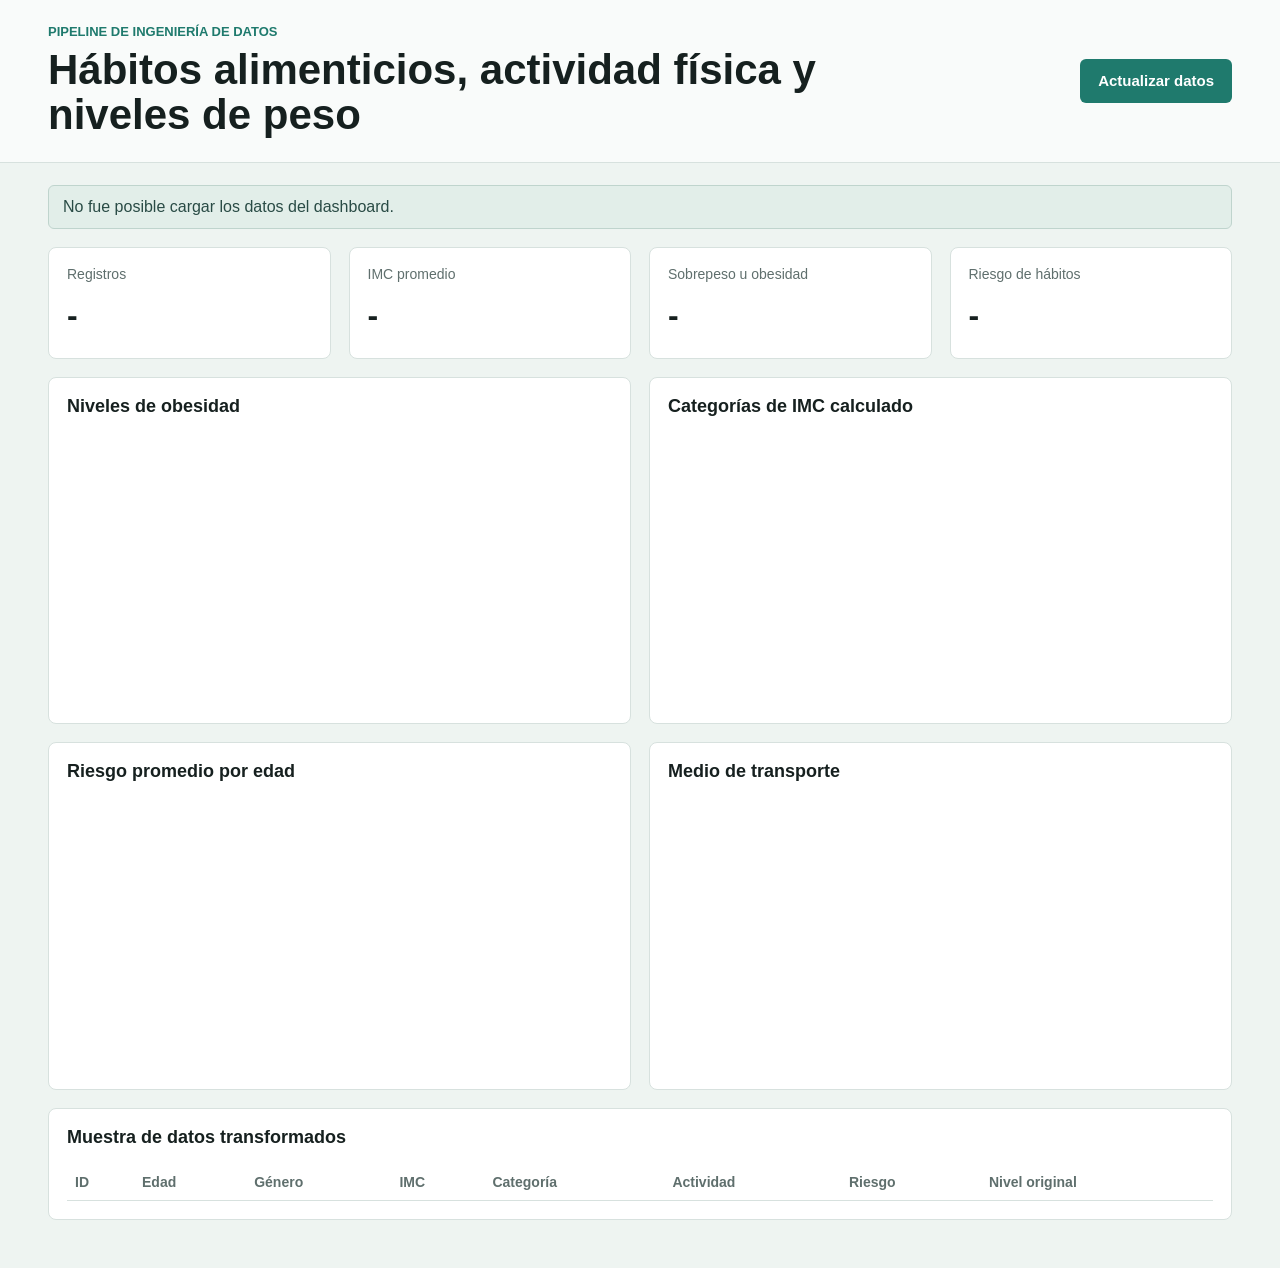
==== dashboard/index.html @ 91499e99 "Add weight loss data pipeline" ====
<!doctype html>
<html lang="es">
  <head>
    <meta charset="utf-8" />
    <meta name="viewport" content="width=device-width, initial-scale=1" />
    <title>Dashboard | Hábitos alimenticios y peso</title>
    <link rel="stylesheet" href="/dashboard/styles.css" />
  </head>
  <body>
    <header class="topbar">
      <div>
        <p class="eyebrow">Pipeline de ingeniería de datos</p>
        <h1>Hábitos alimenticios, actividad física y niveles de peso</h1>
      </div>
      <button id="refreshBtn" type="button" title="Actualizar dataset y dashboard">
        Actualizar datos
      </button>
    </header>

    <main>
      <section class="status" id="statusBox">Cargando datos...</section>

      <section class="kpi-grid" aria-label="Indicadores principales">
        <article class="kpi">
          <span>Registros</span>
          <strong id="kpiRecords">-</strong>
        </article>
        <article class="kpi">
          <span>IMC promedio</span>
          <strong id="kpiBmi">-</strong>
        </article>
        <article class="kpi">
          <span>Sobrepeso u obesidad</span>
          <strong id="kpiOverweight">-</strong>
        </article>
        <article class="kpi">
          <span>Riesgo de hábitos</span>
          <strong id="kpiRisk">-</strong>
        </article>
      </section>

      <section class="chart-grid">
        <article class="panel">
          <h2>Niveles de obesidad</h2>
          <canvas id="obesityChart" width="720" height="360"></canvas>
        </article>
        <article class="panel">
          <h2>Categorías de IMC calculado</h2>
          <canvas id="bmiChart" width="720" height="360"></canvas>
        </article>
        <article class="panel">
          <h2>Riesgo promedio por edad</h2>
          <canvas id="ageRiskChart" width="720" height="360"></canvas>
        </article>
        <article class="panel">
          <h2>Medio de transporte</h2>
          <canvas id="transportChart" width="720" height="360"></canvas>
        </article>
      </section>

      <section class="panel">
        <h2>Muestra de datos transformados</h2>
        <div class="table-wrap">
          <table>
            <thead>
              <tr>
                <th>ID</th>
                <th>Edad</th>
                <th>Género</th>
                <th>IMC</th>
                <th>Categoría</th>
                <th>Actividad</th>
                <th>Riesgo</th>
                <th>Nivel original</th>
              </tr>
            </thead>
            <tbody id="sampleTable"></tbody>
          </table>
        </div>
      </section>
    </main>

    <script src="/dashboard/app.js"></script>
  </body>
</html>
---- dashboard/styles.css ----
:root {
  color-scheme: light;
  --ink: #16201f;
  --muted: #5f6f6d;
  --line: #d7e1de;
  --panel: #ffffff;
  --page: #eef4f1;
  --accent: #1f7a6d;
  --accent-2: #c2533f;
  --accent-3: #315f9d;
  --accent-4: #bd8b22;
}

* {
  box-sizing: border-box;
}

body {
  margin: 0;
  background: var(--page);
  color: var(--ink);
  font-family: Arial, Helvetica, sans-serif;
}

.topbar {
  align-items: center;
  background: #f9fbfa;
  border-bottom: 1px solid var(--line);
  display: flex;
  gap: 24px;
  justify-content: space-between;
  padding: 24px clamp(18px, 4vw, 48px);
}

.eyebrow {
  color: var(--accent);
  font-size: 13px;
  font-weight: 700;
  letter-spacing: 0;
  margin: 0 0 8px;
  text-transform: uppercase;
}

h1 {
  font-size: clamp(26px, 4vw, 42px);
  line-height: 1.08;
  margin: 0;
  max-width: 900px;
}

h2 {
  font-size: 18px;
  margin: 0 0 16px;
}

button {
  background: var(--accent);
  border: 0;
  border-radius: 6px;
  color: #fff;
  cursor: pointer;
  font-size: 15px;
  font-weight: 700;
  min-height: 44px;
  padding: 0 18px;
  white-space: nowrap;
}

button:disabled {
  cursor: wait;
  opacity: 0.7;
}

main {
  display: grid;
  gap: 18px;
  padding: 22px clamp(18px, 4vw, 48px) 48px;
}

.status {
  background: #e2eee9;
  border: 1px solid #bfd4cd;
  border-radius: 6px;
  color: #294b45;
  padding: 12px 14px;
}

.kpi-grid,
.chart-grid {
  display: grid;
  gap: 18px;
}

.kpi-grid {
  grid-template-columns: repeat(4, minmax(0, 1fr));
}

.chart-grid {
  grid-template-columns: repeat(2, minmax(0, 1fr));
}

.kpi,
.panel {
  background: var(--panel);
  border: 1px solid var(--line);
  border-radius: 8px;
}

.kpi {
  display: grid;
  gap: 8px;
  min-height: 112px;
  padding: 18px;
}

.kpi span {
  color: var(--muted);
  font-size: 14px;
}

.kpi strong {
  font-size: 32px;
  line-height: 1;
}

.panel {
  padding: 18px;
}

canvas {
  display: block;
  height: auto;
  max-width: 100%;
  width: 100%;
}

.table-wrap {
  overflow-x: auto;
}

table {
  border-collapse: collapse;
  min-width: 820px;
  width: 100%;
}

th,
td {
  border-bottom: 1px solid var(--line);
  font-size: 14px;
  padding: 10px 8px;
  text-align: left;
}

th {
  color: var(--muted);
  font-weight: 700;
}

@media (max-width: 900px) {
  .topbar {
    align-items: flex-start;
    flex-direction: column;
  }

  .kpi-grid,
  .chart-grid {
    grid-template-columns: 1fr;
  }
}
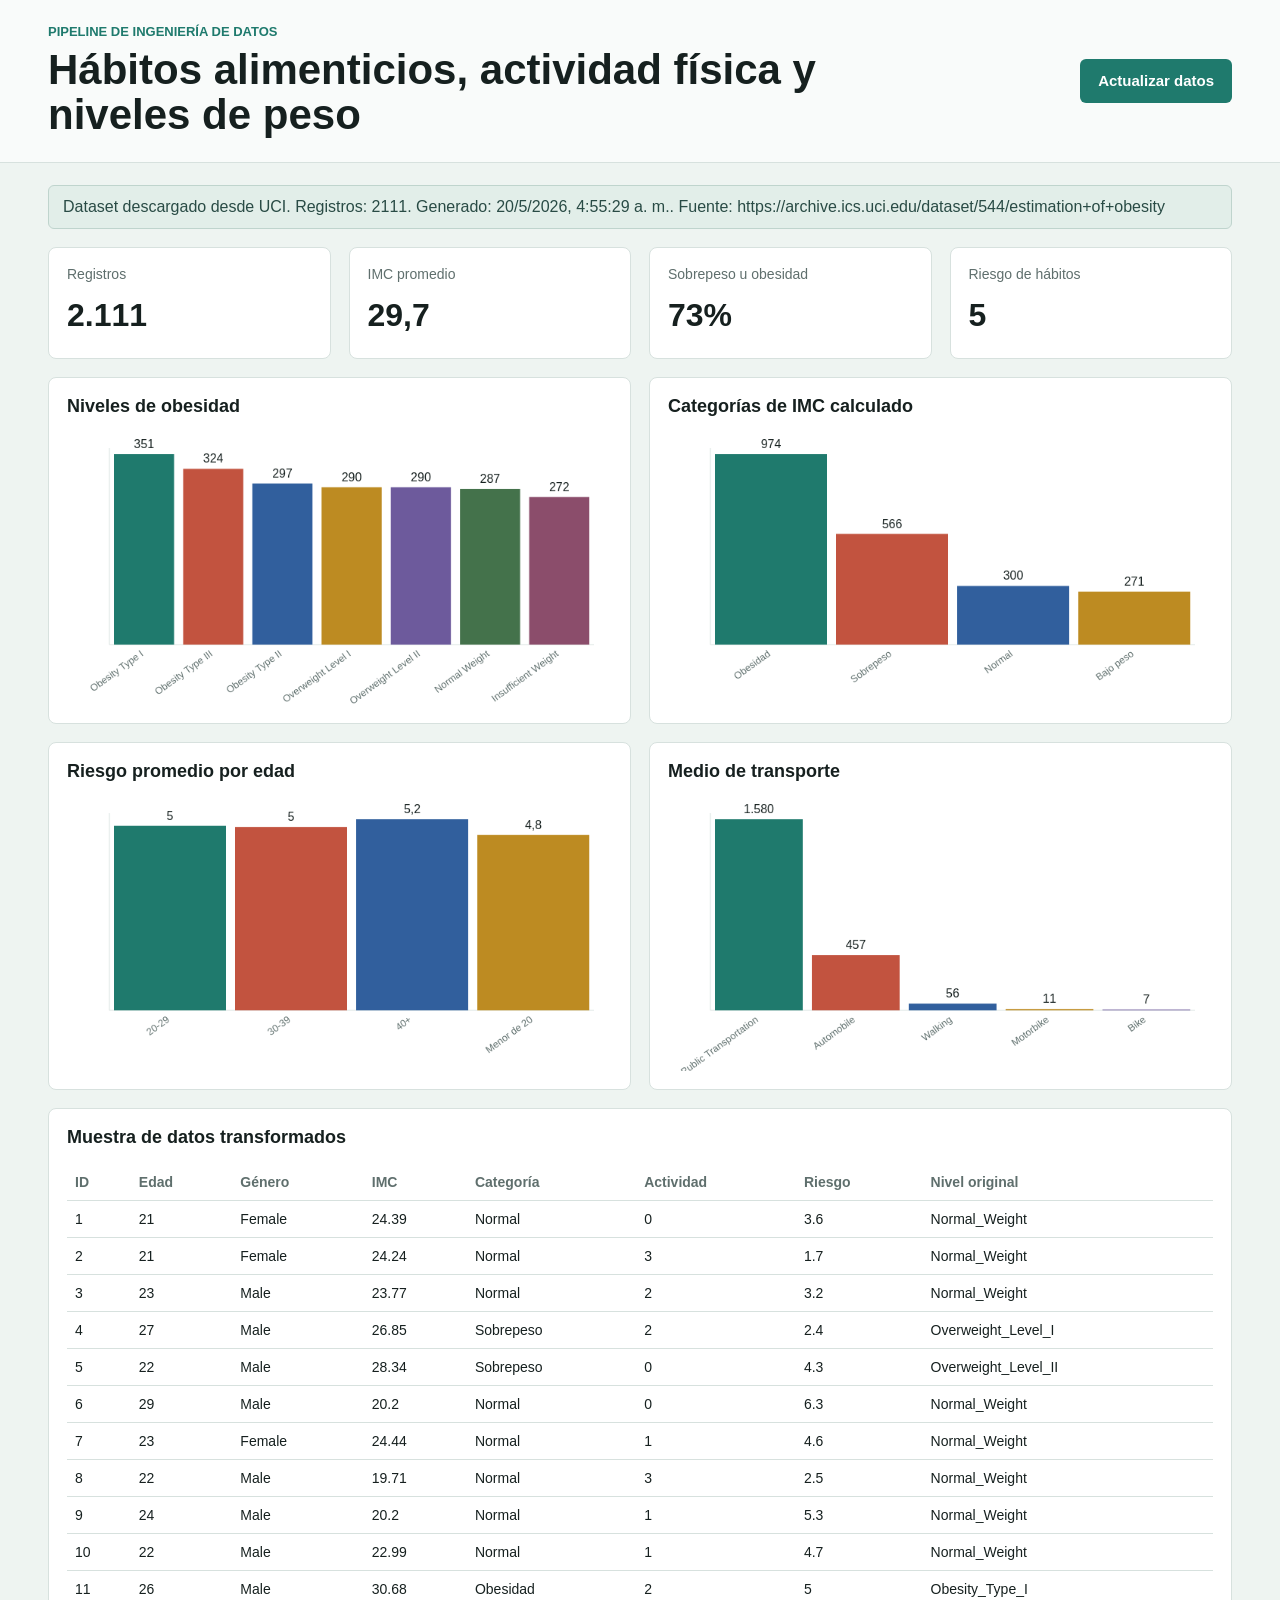
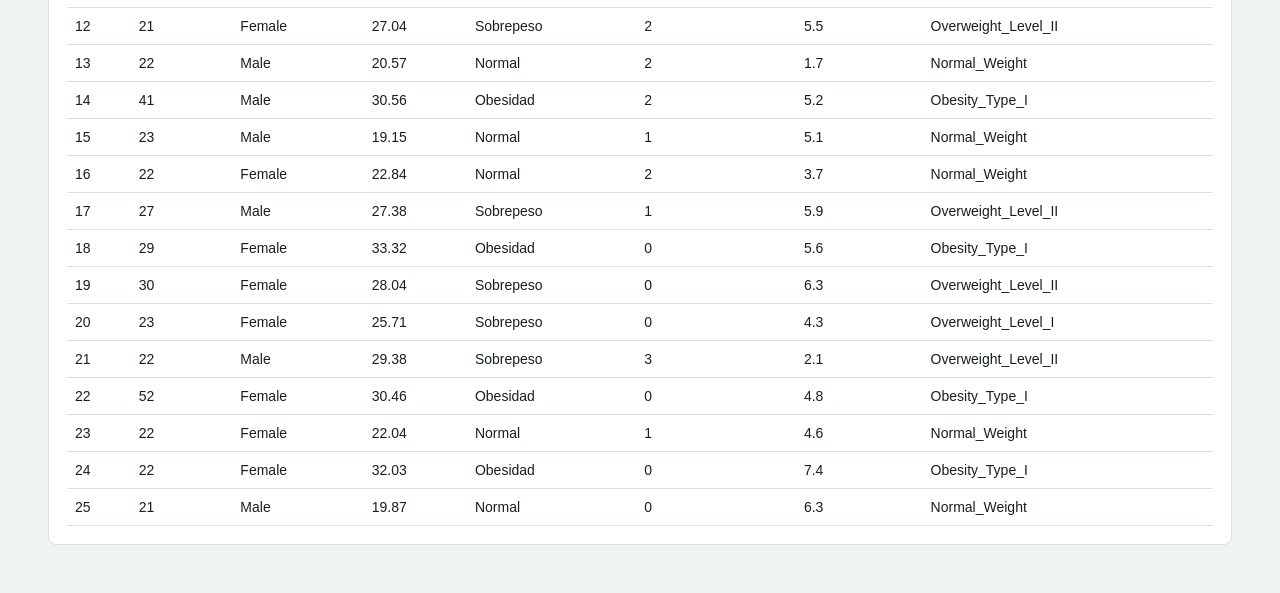
==== commit 80a72c73: "Deploy dashboard with GitHub Pages" ====
--- a/dashboard/index.html
+++ b/dashboard/index.html
@@ -4,7 +4,7 @@
     <meta charset="utf-8" />
     <meta name="viewport" content="width=device-width, initial-scale=1" />
     <title>Dashboard | Hábitos alimenticios y peso</title>
-    <link rel="stylesheet" href="/dashboard/styles.css" />
+    <link rel="stylesheet" href="styles.css" />
   </head>
   <body>
     <header class="topbar">
@@ -80,6 +80,6 @@
       </section>
     </main>
 
-    <script src="/dashboard/app.js"></script>
+    <script src="app.js"></script>
   </body>
 </html>
